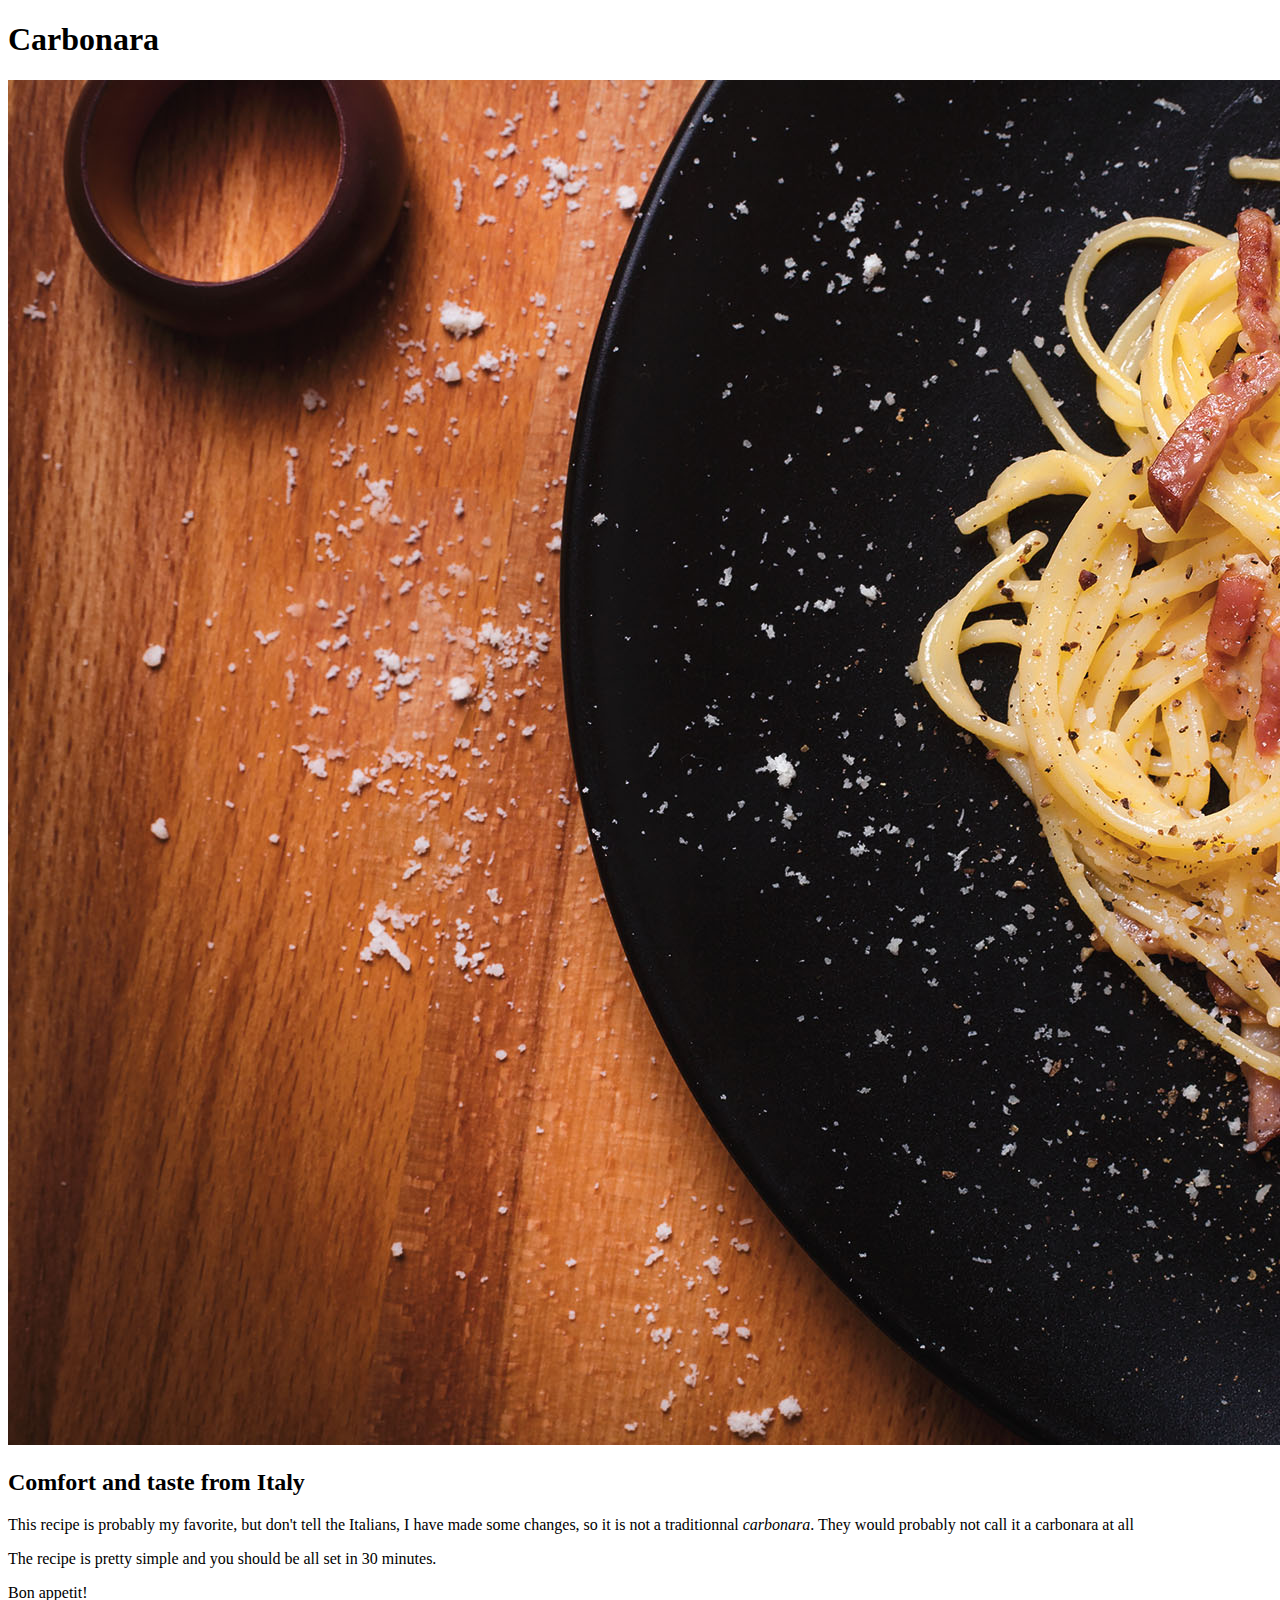
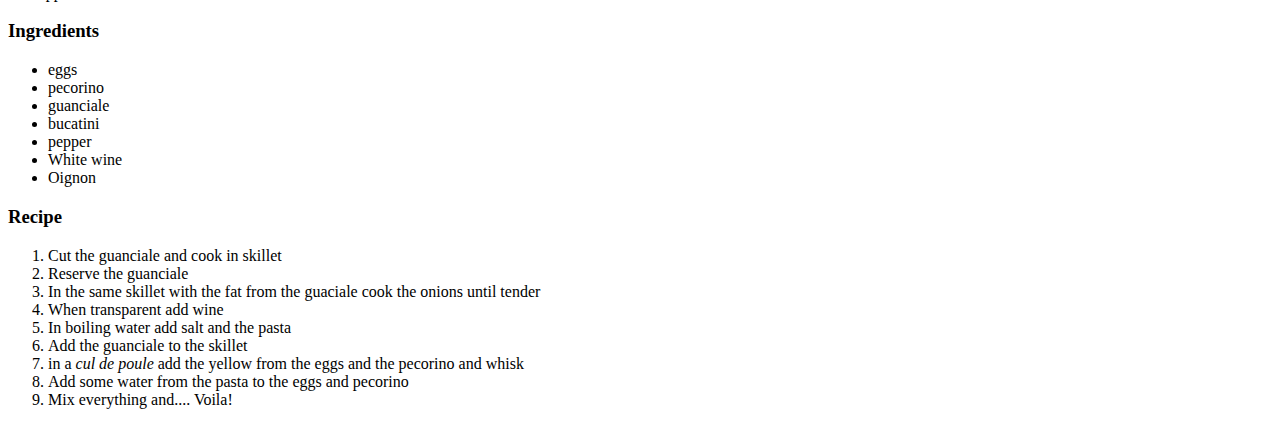
==== recipes/carbonara.html @ 16486cad "feat!: add Carbonara recipe" ====
<!DOCTYPE html>
<html>
    <head lang="en">
        <meta charset="utf-8">
        <title></title>
    </head>
    <body>
        <h1>Carbonara</h1>
        <img src="../images/Espaguetis_carbonara.jpg" alt="carbonara image" height="1365" width="2048">
        <h2>Comfort and taste from Italy</h2>
        <p>This recipe is probably my favorite, but don't tell the Italians, I have made some changes, so it is not a traditionnal <em>carbonara</em>. 
            They would probably not call it a carbonara at all</p>
        <p>The recipe is pretty simple and you should be all set in 30 minutes.</p>
        <p>Bon appetit!</p>
        <h3>Ingredients</h3>
        <ul>
            <li>eggs</li>
            <li>pecorino</li>
            <li>guanciale</li>
            <li>bucatini</li>
            <li>pepper</li>
            <li>White wine</li>
            <li>Oignon</li>
        </ul>
        <h3>Recipe</h3>
        <ol>
            <li>Cut the guanciale and cook in skillet</li>
            <li>Reserve the guanciale</li>
            <li>In the same skillet with the fat from the guaciale cook the onions until tender</li>
            <li>When transparent add wine</li>
            <li>In boiling water add salt and the pasta</li>
            <li>Add the guanciale to the skillet</li>
            <li>in a <em>cul de poule</em> add the yellow from the eggs and the pecorino and whisk</li>
            <li>Add some water from the pasta to the eggs and pecorino</li>
            <li>Mix everything and.... Voila!</li>
        </ol>
    </body>
</html>
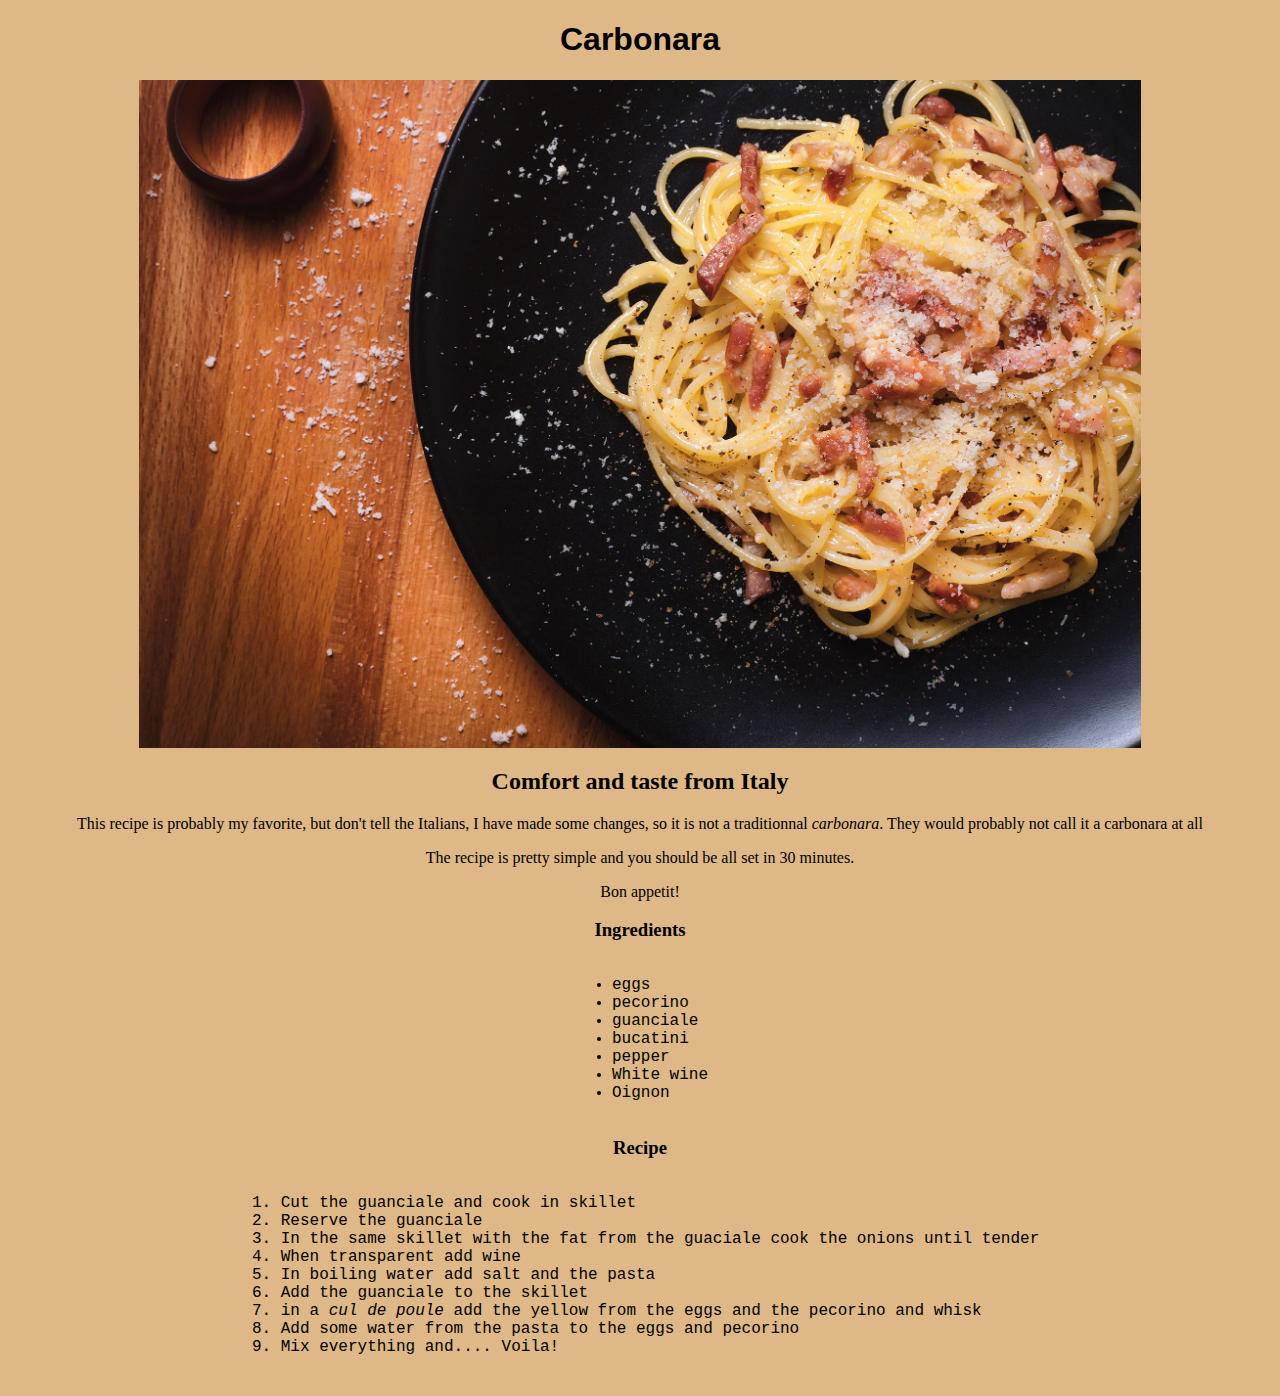
==== commit b88d83b8: "feat!: Add css and fix head tag" ====
--- a/recipes/carbonara.html
+++ b/recipes/carbonara.html
@@ -1,19 +1,20 @@
 <!DOCTYPE html>
-<html>
-    <head lang="en">
+<html lang="en">
+    <head>
         <meta charset="utf-8">
+        <link rel="stylesheet" href="../styles.css">
         <title></title>
     </head>
     <body>
         <h1>Carbonara</h1>
         <img src="../images/Espaguetis_carbonara.jpg" alt="carbonara image" height="1365" width="2048">
-        <h2>Comfort and taste from Italy</h2>
-        <p>This recipe is probably my favorite, but don't tell the Italians, I have made some changes, so it is not a traditionnal <em>carbonara</em>. 
+        <h2 class="text">Comfort and taste from Italy</h2>
+        <p class="text">This recipe is probably my favorite, but don't tell the Italians, I have made some changes, so it is not a traditionnal <em>carbonara</em>. 
             They would probably not call it a carbonara at all</p>
-        <p>The recipe is pretty simple and you should be all set in 30 minutes.</p>
-        <p>Bon appetit!</p>
-        <h3>Ingredients</h3>
-        <ul>
+        <p class="text">The recipe is pretty simple and you should be all set in 30 minutes.</p>
+        <p class="text">Bon appetit!</p>
+        <h3 class="text">Ingredients</h3>
+        <ul class="text">
             <li>eggs</li>
             <li>pecorino</li>
             <li>guanciale</li>
@@ -22,8 +23,8 @@
             <li>White wine</li>
             <li>Oignon</li>
         </ul>
-        <h3>Recipe</h3>
-        <ol>
+        <h3 class="text">Recipe</h3>
+        <ol class="text">
             <li>Cut the guanciale and cook in skillet</li>
             <li>Reserve the guanciale</li>
             <li>In the same skillet with the fat from the guaciale cook the onions until tender</li>
--- a/styles.css
+++ b/styles.css
@@ -0,0 +1,27 @@
+body {
+    background-color: burlywood;
+    text-align: center;
+
+}
+
+img {
+    display: block;
+    margin-left: auto;
+    margin-right: auto;
+    height: 668px;
+    width: auto;
+}
+
+h1, #text {
+    font-family: "Monaco", Arial, Helvetica, monospace ;
+}
+
+#list-container {
+    text-align: center;
+}
+
+ul, ol {
+    font-family: "Copperplate", "Brush Script MT", monospace;
+    display: inline-block;
+    text-align: justify;
+}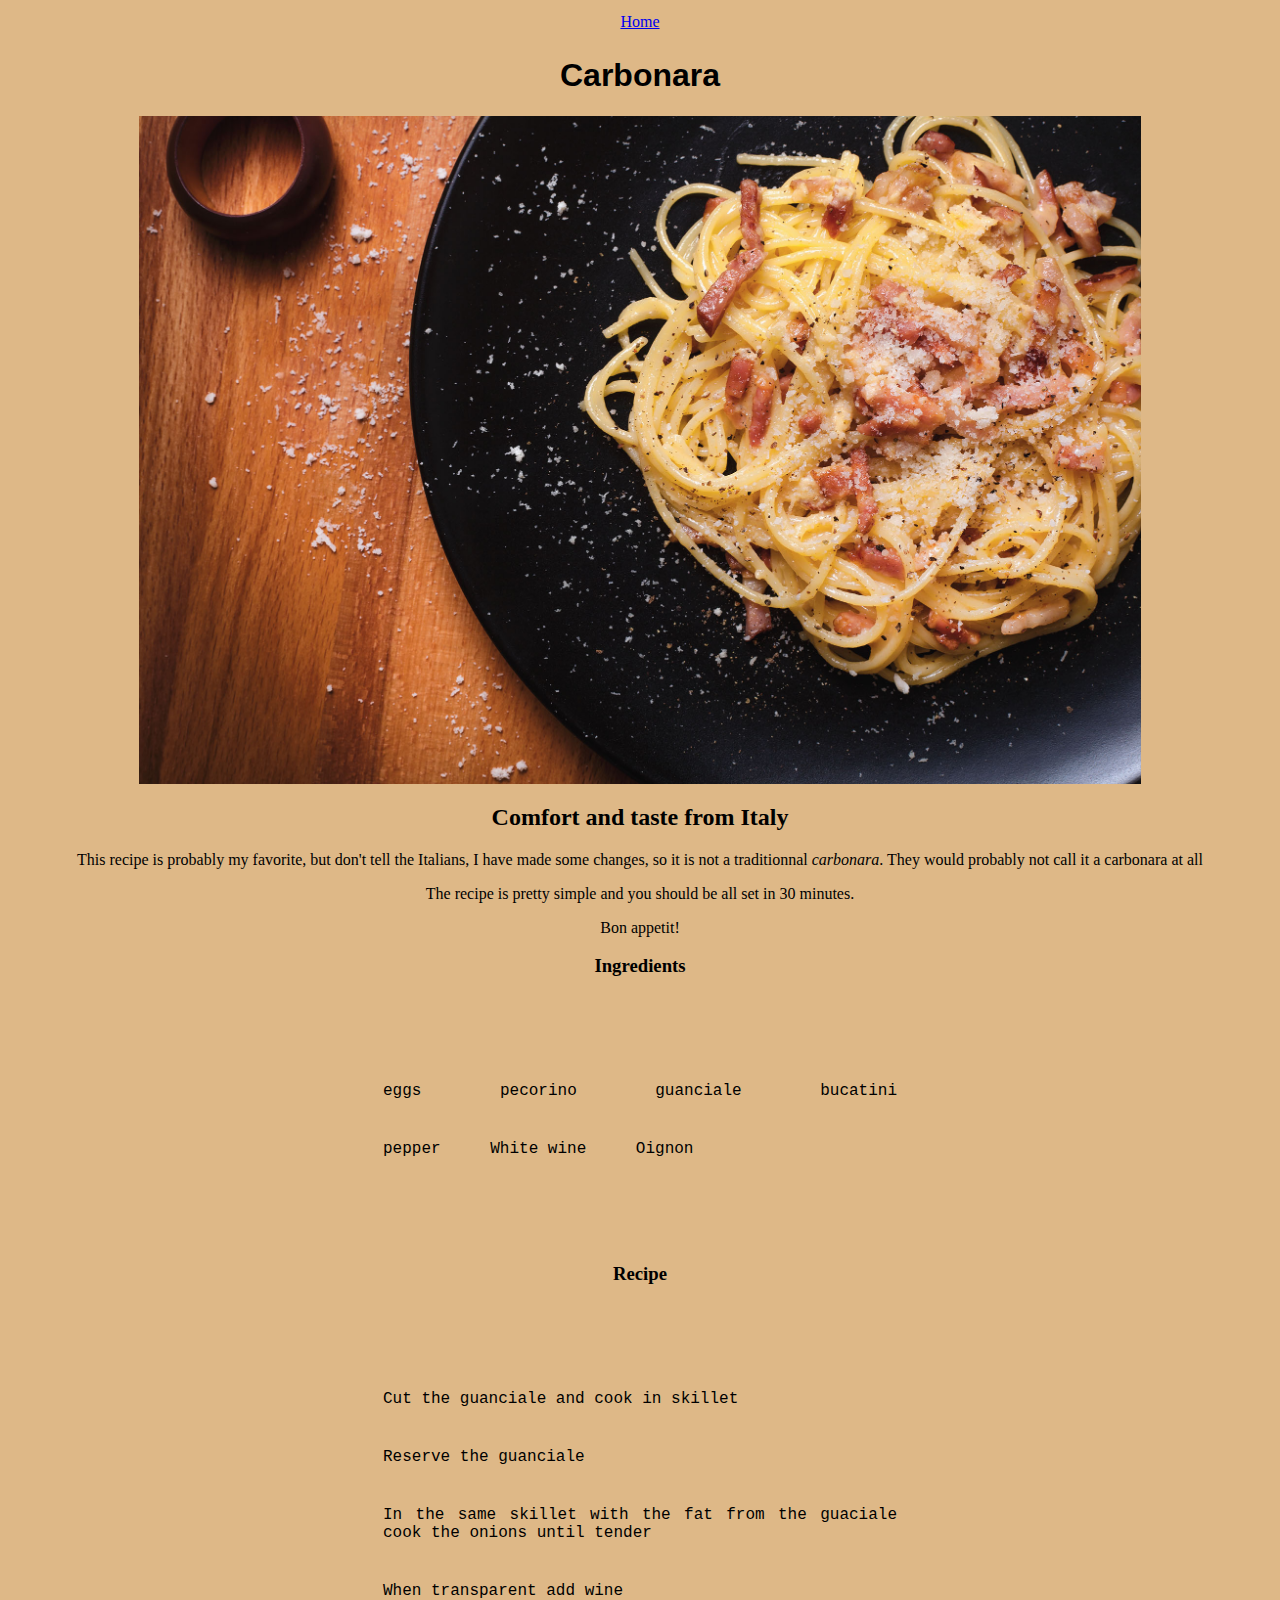
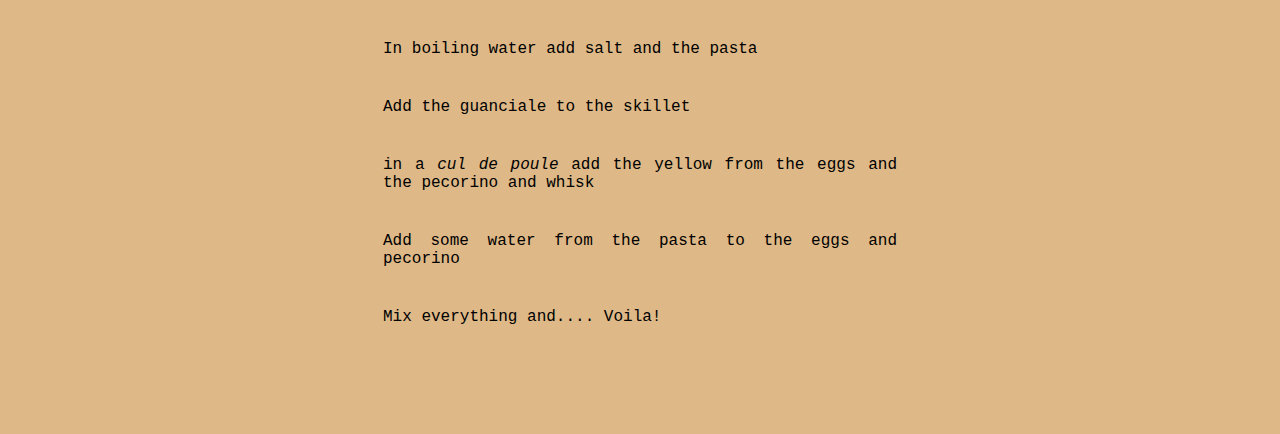
==== commit f7aa1c02: "feat!: Add css and return to hp feature" ====
--- a/recipes/carbonara.html
+++ b/recipes/carbonara.html
@@ -6,6 +6,7 @@
         <title></title>
     </head>
     <body>
+        <a href="../index.html" id="home-link">Home</a>
         <h1>Carbonara</h1>
         <img src="../images/Espaguetis_carbonara.jpg" alt="carbonara image" height="1365" width="2048">
         <h2 class="text">Comfort and taste from Italy</h2>
--- a/styles.css
+++ b/styles.css
@@ -1,7 +1,14 @@
+
+
 body {
     background-color: burlywood;
     text-align: center;
 
+}
+#home-link {
+    display: inline-block;
+    margin: 5px;
+    
 }
 
 img {
@@ -24,4 +31,12 @@
     font-family: "Copperplate", "Brush Script MT", monospace;
     display: inline-block;
     text-align: justify;
+    padding: 50px;
+    padding-left: 355px;
+    padding-right: 355px;
+}
+
+li {
+    display: inline-block;
+    padding: 20px;
 }